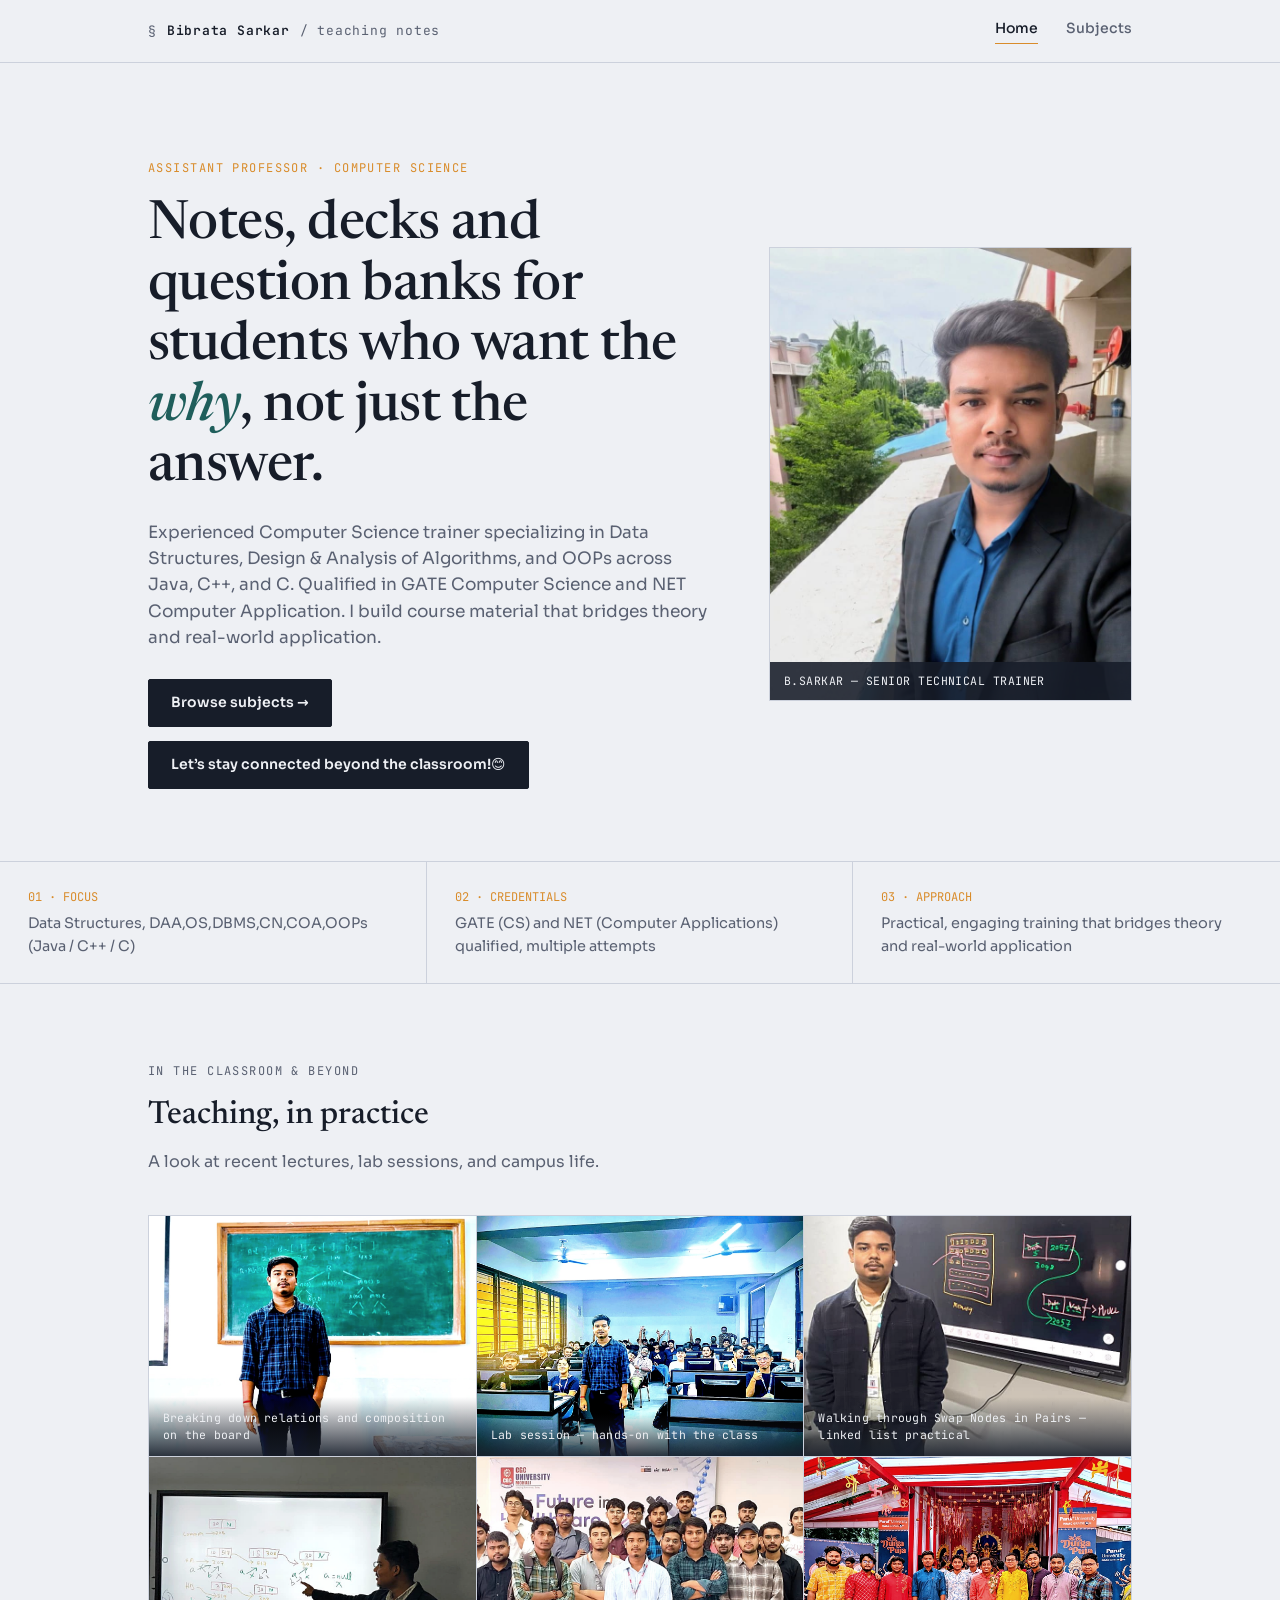
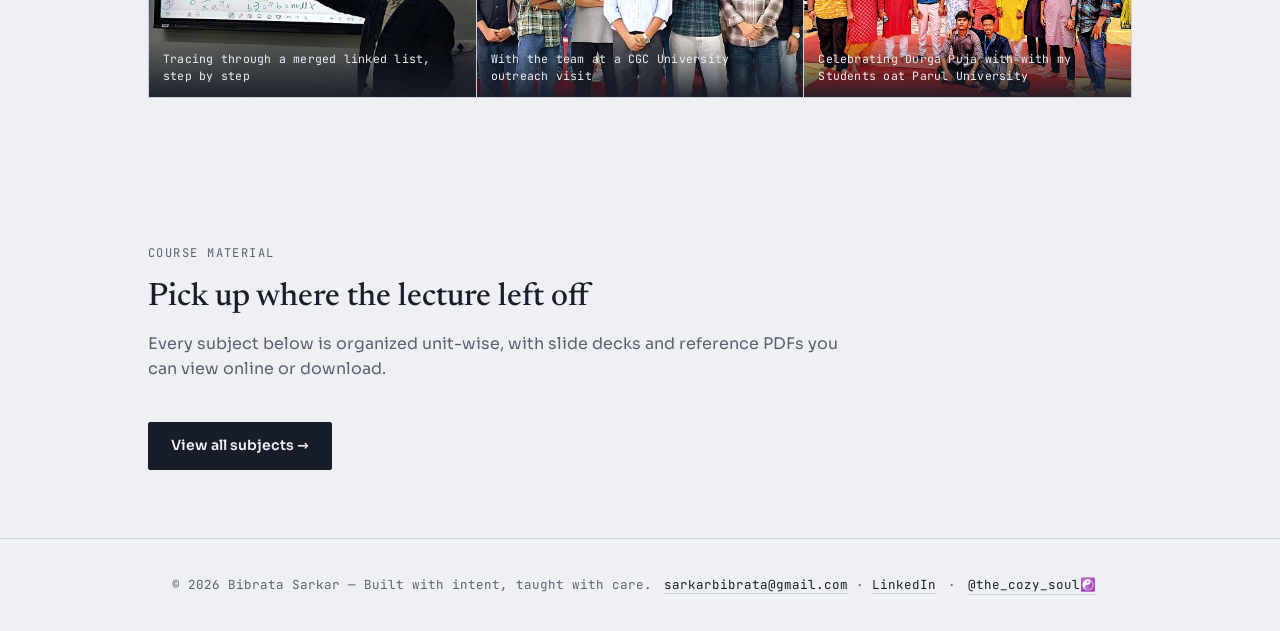
==== index.html @ 9f40da93 "Update index.html" ====
<!DOCTYPE html>
<html lang="en">
<head>
<meta charset="UTF-8">
<meta name="viewport" content="width=device-width, initial-scale=1.0">
<title>Bibrata Sarkar — Teaching Notes</title>
<meta name="description" content="Computer Organization, DAA, and ADSA course material by Bibrata Sarkar, Assistant Professor.">
<link rel="stylesheet" href="css/style.css">
</head>
<body>
<nav class="nav">
  <div class="nav-inner">
    <div class="nav-mark">§ <b>Bibrata Sarkar</b> / teaching notes</div>
    <div class="nav-links">
      <a href="index.html" class="active">Home</a>
      <a href="subjects.html">Subjects</a>
    </div>
  </div>
</nav>
<header class="hero">
  <div class="wrap hero-grid">
    <div>
      <p class="eyebrow">Assistant Professor · Computer Science</p>
      <h1>Notes, decks and question banks for students who want the <em>why</em>, not just the answer.</h1>
      <p class="lede">Experienced Computer Science trainer specializing in Data Structures, Design &amp; Analysis of Algorithms, and OOPs across Java, C++, and C. Qualified in GATE Computer Science and NET Computer Application. I build course material that bridges theory and real-world application.</p>
      <div class="hero-actions">
        <a href="subjects.html" class="btn">Browse subjects →</a>
        <a href="https://www.linkedin.com/in/bibrata-sarkar" target="_blank" rel="noopener" class="btn">Let’s stay connected beyond the classroom!😊</a>
      </div>
    </div>
    <div class="portrait-frame">
      <img src="profilePic.jpg" alt="Bibrata Sarkar">
      <div class="portrait-tag">B.SARKAR — SENIOR TECHNICAL TRAINER</div>
    </div>
  </div>
</header>
<section class="facts">
  <div class="fact">
    <p class="n">01 · FOCUS</p>
    <p class="d">Data Structures, DAA,OS,DBMS,CN,COA,OOPs (Java / C++ / C)</p>
  </div>
  <div class="fact">
    <p class="n">02 · CREDENTIALS</p>
    <p class="d">GATE (CS) and NET (Computer Applications) qualified, multiple attempts</p>
  </div>
  <div class="fact">
    <p class="n">03 · APPROACH</p>
    <p class="d">Practical, engaging training that bridges theory and real-world application</p>
  </div>
</section>

<section class="section gallery-section">
  <div class="wrap">
    <div class="section-head">
      <p class="eyebrow">In the classroom & beyond</p>
      <h2>Teaching, in practice</h2>
      <p>A look at recent lectures, lab sessions, and campus life.</p>
    </div>
    <div class="gallery-grid">
      <figure class="gallery-item">
        <img src="images/lecture1.jpg" alt="Explaining relations and set operations on blackboard">
        <figcaption>Breaking down relations and composition on the board</figcaption>
      </figure>
      <figure class="gallery-item">
        <img src="images/lecture2.jpg" alt="Computer lab session with students">
        <figcaption>Lab session — hands-on with the class</figcaption>
      </figure>
      <figure class="gallery-item">
        <img src="images/lecture3.jpg" alt="Explaining swap node pair wise on smartboard">
        <figcaption>Walking through Swap Nodes in Pairs — linked list practical</figcaption>
      </figure>
      <figure class="gallery-item">
        <img src="images/lecture4.jpg" alt="Explaining merged linked list diagram on whiteboard">
        <figcaption>Tracing through a merged linked list, step by step</figcaption>
      </figure>
      <figure class="gallery-item">
        <img src="images/campus1.jpg" alt="Faculty group photo at CGC University event">
        <figcaption>With the team at a CGC University outreach visit</figcaption>
      </figure>
      <figure class="gallery-item">
        <img src="images/campus2.jpg" alt="Group photo at Durga Puja campus celebration">
        <figcaption>Celebrating Durga Puja with with my Students oat Parul University</figcaption>
      </figure>
    </div>
  </div>
</section>

<section class="section">
  <div class="wrap">
    <div class="section-head">
      <p class="eyebrow">Course material</p>
      <h2>Pick up where the lecture left off</h2>
      <p>Every subject below is organized unit-wise, with slide decks and reference PDFs you can view online or download.</p>
    </div>
    <a href="subjects.html" class="btn">View all subjects →</a>
  </div>
</section>
<footer class="footer">
  <div class="wrap footer" style="border:none; padding:0;">
    <span>© 2026 Bibrata Sarkar — Built with intent, taught with care.</a></span>
    <span><a href="mailto:sarkarbibrata@gmail.com">sarkarbibrata@gmail.com</a> · <a href="https://www.linkedin.com/in/bibrata-sarkar" target="_blank" rel="noopener">LinkedIn</a></span>  ·  
<a href="https://instagram.com/the__cozy_soul" target="_blank">@the_cozy_soul☯️
  </div>
</footer>
</body>
</html>
---- css/style.css ----
@import url('https://fonts.googleapis.com/css2?family=Sora:wght@400;500;600;700&family=JetBrains+Mono:wght@400;500;600&family=Newsreader:ital,wght@0,400;0,500;1,400&display=swap');

:root {
  --ink: #171d29;
  --paper: #eef0f4;
  --paper-raised: #ffffff;
  --line: #ccd1dc;
  --accent: #d98c2b;
  --accent-dim: #f2e3cd;
  --teal: #1f5e5b;
  --muted: #5a6172;
  --radius: 2px;
  --max: 1040px;
}

* { box-sizing: border-box; }

html { scroll-behavior: smooth; }

body {
  margin: 0;
  background: var(--paper);
  color: var(--ink);
  font-family: 'Sora', system-ui, sans-serif;
  line-height: 1.55;
  -webkit-font-smoothing: antialiased;
}

@media (prefers-reduced-motion: reduce) {
  * { animation: none !important; transition: none !important; }
}

a { color: inherit; text-decoration: none; }

.wrap {
  max-width: var(--max);
  margin: 0 auto;
  padding: 0 28px;
}

/* --- Nav --- */
.nav {
  border-bottom: 1px solid var(--line);
  background: var(--paper);
  position: sticky;
  top: 0;
  z-index: 50;
}
.nav-inner {
  display: flex;
  align-items: center;
  justify-content: space-between;
  padding: 18px 28px;
  max-width: var(--max);
  margin: 0 auto;
}
.nav-mark {
  font-family: 'JetBrains Mono', monospace;
  font-size: 13px;
  letter-spacing: 0.06em;
  color: var(--muted);
  display: flex;
  gap: 10px;
  align-items: center;
}
.nav-mark b { color: var(--ink); font-weight: 600; }
.nav-links { display: flex; gap: 28px; font-size: 14px; font-weight: 500; }
.nav-links a { color: var(--muted); border-bottom: 1px solid transparent; padding-bottom: 3px; }
.nav-links a:hover, .nav-links a.active { color: var(--ink); border-bottom-color: var(--accent); }

/* --- Hero / intro --- */
.hero {
  padding: 96px 0 72px;
  border-bottom: 1px solid var(--line);
}
.hero-grid {
  display: grid;
  grid-template-columns: 1.4fr 0.9fr;
  gap: 56px;
  align-items: center;
}
.eyebrow {
  font-family: 'JetBrains Mono', monospace;
  font-size: 12px;
  letter-spacing: 0.12em;
  text-transform: uppercase;
  color: var(--accent);
  margin: 0 0 18px;
}
.hero h1 {
  font-family: 'Newsreader', serif;
  font-weight: 500;
  font-size: clamp(34px, 5vw, 54px);
  line-height: 1.12;
  margin: 0 0 22px;
  letter-spacing: -0.01em;
}
.hero h1 em { font-style: italic; color: var(--teal); }
.hero p.lede {
  font-size: 17px;
  color: var(--muted);
  max-width: 52ch;
  margin: 0 0 28px;
}
.hero-actions { display: flex; gap: 14px; flex-wrap: wrap; }

.btn {
  display: inline-flex;
  align-items: center;
  gap: 8px;
  padding: 12px 22px;
  font-size: 14px;
  font-weight: 600;
  border-radius: var(--radius);
  border: 1px solid var(--ink);
  background: var(--ink);
  color: var(--paper);
  cursor: pointer;
}
.btn:hover { background: #2a3346; }
.btn.ghost { background: transparent; color: var(--ink); border-color: var(--line); }
.btn.ghost:hover { border-color: var(--ink); }

.portrait-frame {
  aspect-ratio: 4/5;
  border: 1px solid var(--line);
  background: var(--paper-raised);
  overflow: hidden;
  position: relative;
}
.portrait-frame img { width: 100%; height: 100%; object-fit: cover; display: block; }
.portrait-tag {
  position: absolute;
  bottom: 0; left: 0; right: 0;
  background: rgba(23,29,41,0.88);
  color: var(--paper);
  font-family: 'JetBrains Mono', monospace;
  font-size: 11.5px;
  letter-spacing: 0.04em;
  padding: 10px 14px;
}

/* --- Fact strip --- */
.facts {
  display: grid;
  grid-template-columns: repeat(3, 1fr);
  border-bottom: 1px solid var(--line);
}
.fact {
  padding: 26px 28px;
  border-right: 1px solid var(--line);
}
.fact:last-child { border-right: none; }
.fact .n {
  font-family: 'JetBrains Mono', monospace;
  font-size: 12px;
  color: var(--accent);
  margin: 0 0 6px;
}
.fact .d { font-size: 14.5px; color: var(--muted); margin: 0; }

/* --- Section --- */
.section { padding: 68px 0; }
.section-head { margin-bottom: 40px; }
.section-head .eyebrow { margin-bottom: 10px; }
.section-head h2 {
  font-family: 'Newsreader', serif;
  font-weight: 500;
  font-size: 32px;
  margin: 0;
}
.section-head p { color: var(--muted); margin: 10px 0 0; max-width: 60ch; }

/* --- Subject cards --- */
.subject-grid {
  display: grid;
  grid-template-columns: repeat(auto-fill, minmax(300px, 1fr));
  gap: 1px;
  background: var(--line);
  border: 1px solid var(--line);
}
.subject-card {
  background: var(--paper-raised);
  padding: 28px;
  display: flex;
  flex-direction: column;
  gap: 14px;
  transition: background 0.15s ease;
}
.subject-card:hover { background: #fbf7ef; }
.subject-card .code {
  font-family: 'JetBrains Mono', monospace;
  font-size: 11.5px;
  color: var(--accent);
  letter-spacing: 0.06em;
}
.subject-card h3 {
  font-family: 'Newsreader', serif;
  font-size: 22px;
  font-weight: 500;
  margin: 0;
}
.subject-card p { color: var(--muted); font-size: 14px; margin: 0; flex-grow: 1; }
.subject-card .meta {
  font-family: 'JetBrains Mono', monospace;
  font-size: 12px;
  color: var(--muted);
  display: flex;
  justify-content: space-between;
  padding-top: 10px;
  border-top: 1px solid var(--line);
}
.subject-card .meta .go { color: var(--ink); font-weight: 600; }
.subject-card:hover .meta .go { color: var(--accent); }

/* --- Topic list (subject page) --- */
.topic-list { border: 1px solid var(--line); background: var(--paper-raised); }
.topic-row {
  display: grid;
  grid-template-columns: 60px 1fr auto;
  gap: 18px;
  align-items: center;
  padding: 22px 24px;
  border-bottom: 1px solid var(--line);
  cursor: pointer;
}
.topic-row:last-child { border-bottom: none; }
.topic-row:hover { background: #fbf7ef; }
.topic-row .idx {
  font-family: 'JetBrains Mono', monospace;
  font-size: 13px;
  color: var(--accent);
}
.topic-row h4 { margin: 0 0 4px; font-size: 16.5px; font-weight: 600; }
.topic-row p { margin: 0; font-size: 13.5px; color: var(--muted); }
.topic-row .open {
  font-family: 'JetBrains Mono', monospace;
  font-size: 12px;
  color: var(--muted);
  white-space: nowrap;
}
.topic-row.active { background: var(--accent-dim); }
.topic-row.active .idx, .topic-row.active .open { color: var(--teal); }

/* --- Viewer --- */
.viewer-wrap {
  border: 1px solid var(--line);
  background: var(--paper-raised);
  margin-top: 28px;
}
.viewer-bar {
  display: flex;
  align-items: center;
  justify-content: space-between;
  padding: 14px 20px;
  border-bottom: 1px solid var(--line);
  font-family: 'JetBrains Mono', monospace;
  font-size: 12.5px;
  color: var(--muted);
}
.viewer-bar .dl { color: var(--ink); font-weight: 600; }
.viewer-bar .dl:hover { color: var(--accent); }
.viewer-frame { width: 100%; height: 78vh; border: none; display: block; background: #fafafa; }
.viewer-empty {
  padding: 80px 20px;
  text-align: center;
  color: var(--muted);
  font-size: 14.5px;
}

/* --- Gallery --- */
.gallery-grid {
  display: grid;
  grid-template-columns: repeat(auto-fill, minmax(260px, 1fr));
  gap: 1px;
  background: var(--line);
  border: 1px solid var(--line);
}
.gallery-item {
  margin: 0;
  position: relative;
  overflow: hidden;
  background: var(--paper-raised);
}
.gallery-item img {
  width: 100%;
  height: 240px;
  object-fit: cover;
  display: block;
  filter: grayscale(15%);
  transition: filter 0.25s ease, transform 0.4s ease;
}
.gallery-item:hover img {
  filter: grayscale(0%);
  transform: scale(1.04);
}
.gallery-item figcaption {
  position: absolute;
  bottom: 0; left: 0; right: 0;
  padding: 12px 14px;
  font-family: 'JetBrains Mono', monospace;
  font-size: 11.5px;
  letter-spacing: 0.02em;
  color: var(--paper);
  background: linear-gradient(to top, rgba(23,29,41,0.9), rgba(23,29,41,0));
}

/* --- Footer --- */
.footer {
  border-top: 1px solid var(--line);
  padding: 36px 0;
  font-family: 'JetBrains Mono', monospace;
  font-size: 12.5px;
  color: var(--muted);
  display: flex;
  justify-content: space-between;
  flex-wrap: wrap;
  gap: 12px;
}
.footer a { color: var(--ink); border-bottom: 1px solid var(--line); }
.footer a:hover { color: var(--accent); border-color: var(--accent); }

/* --- Breadcrumb --- */
.crumb {
  font-family: 'JetBrains Mono', monospace;
  font-size: 12.5px;
  color: var(--muted);
  padding: 22px 0 0;
}
.crumb a:hover { color: var(--accent); }
.crumb .sep { margin: 0 8px; color: var(--line); }

@media (max-width: 780px) {
  .hero-grid { grid-template-columns: 1fr; }
  .facts { grid-template-columns: 1fr; }
  .fact { border-right: none; border-bottom: 1px solid var(--line); }
  .topic-row { grid-template-columns: 40px 1fr; }
  .topic-row .open { display: none; }
  .gallery-item img { height: 200px; }
}
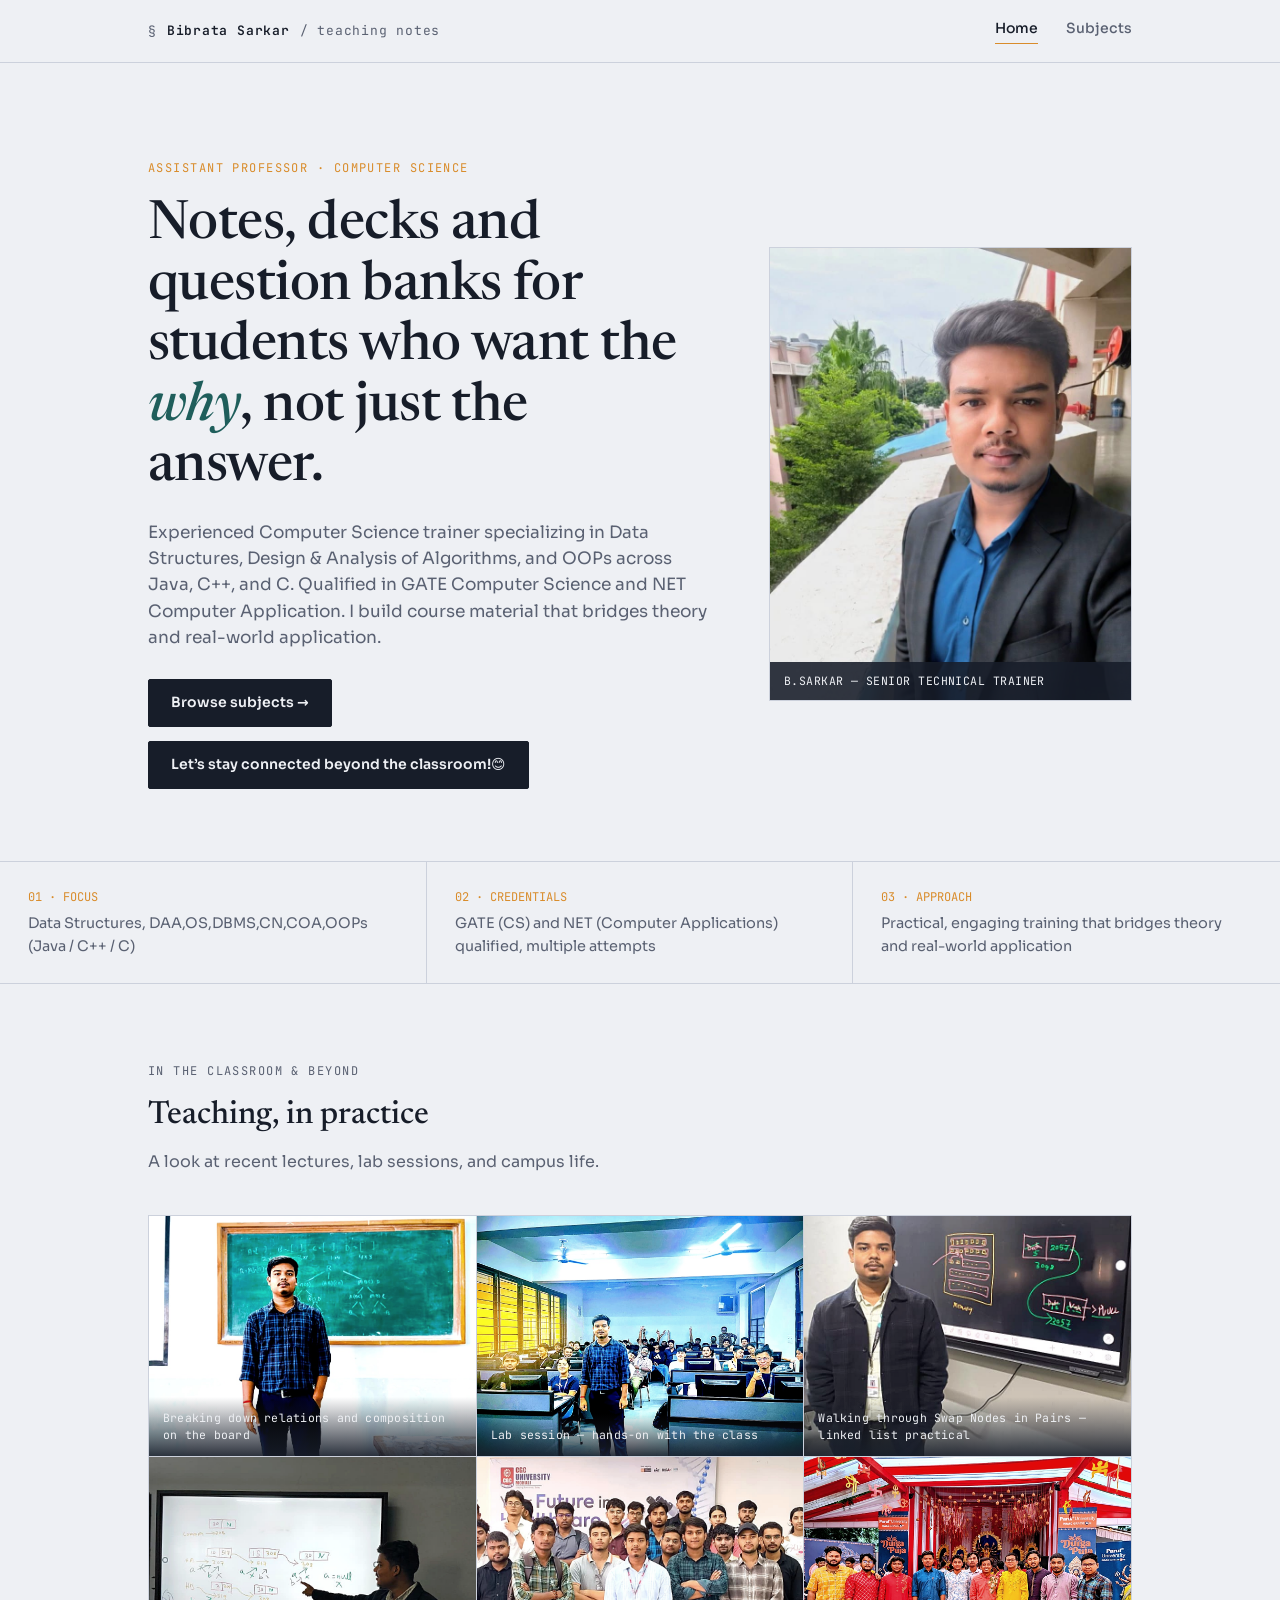
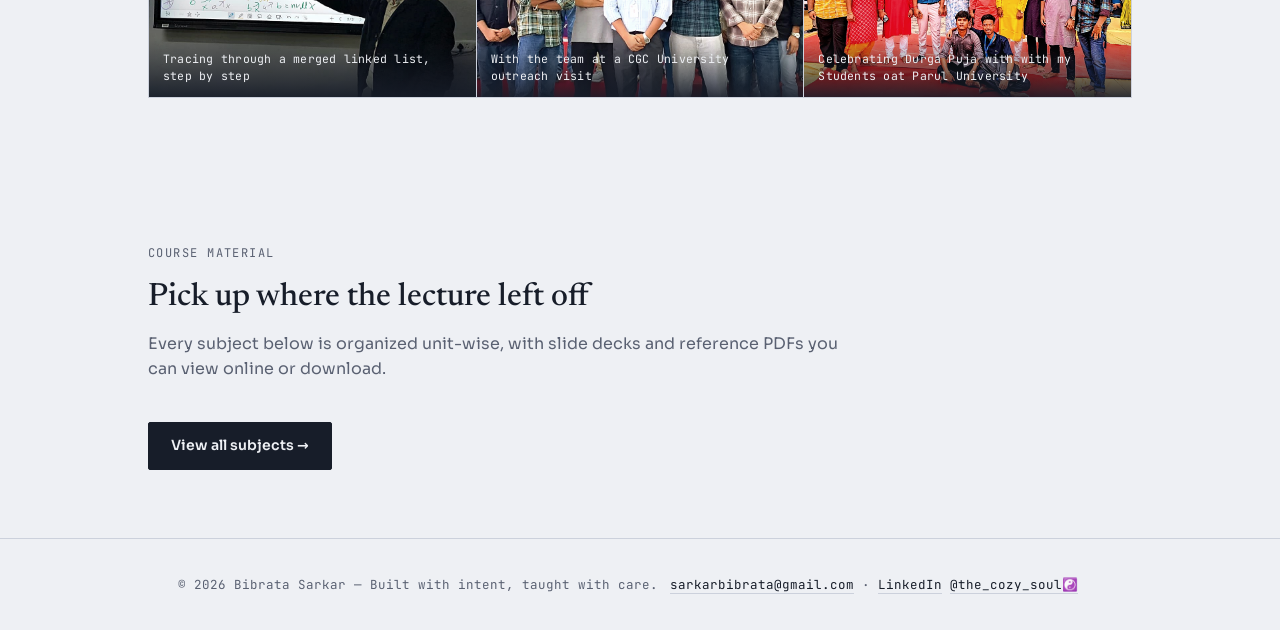
==== commit b84437f8: "Add Instagram link to footer Updated footer links to include Instagram." ====
--- a/index.html
+++ b/index.html
@@ -98,8 +98,8 @@
 <footer class="footer">
   <div class="wrap footer" style="border:none; padding:0;">
     <span>© 2026 Bibrata Sarkar — Built with intent, taught with care.</a></span>
-    <span><a href="mailto:sarkarbibrata@gmail.com">sarkarbibrata@gmail.com</a> · <a href="https://www.linkedin.com/in/bibrata-sarkar" target="_blank" rel="noopener">LinkedIn</a></span>  ·  
-<a href="https://instagram.com/the__cozy_soul" target="_blank">@the_cozy_soul☯️
+    <span><a href="mailto:sarkarbibrata@gmail.com">sarkarbibrata@gmail.com</a> · <a href="https://www.linkedin.com/in/bibrata-sarkar" target="_blank" rel="noopener">LinkedIn</a> <a href="https://instagram.com/the__cozy_soul" target="_blank"> @the_cozy_soul☯️</span> 
+
   </div>
 </footer>
 </body>
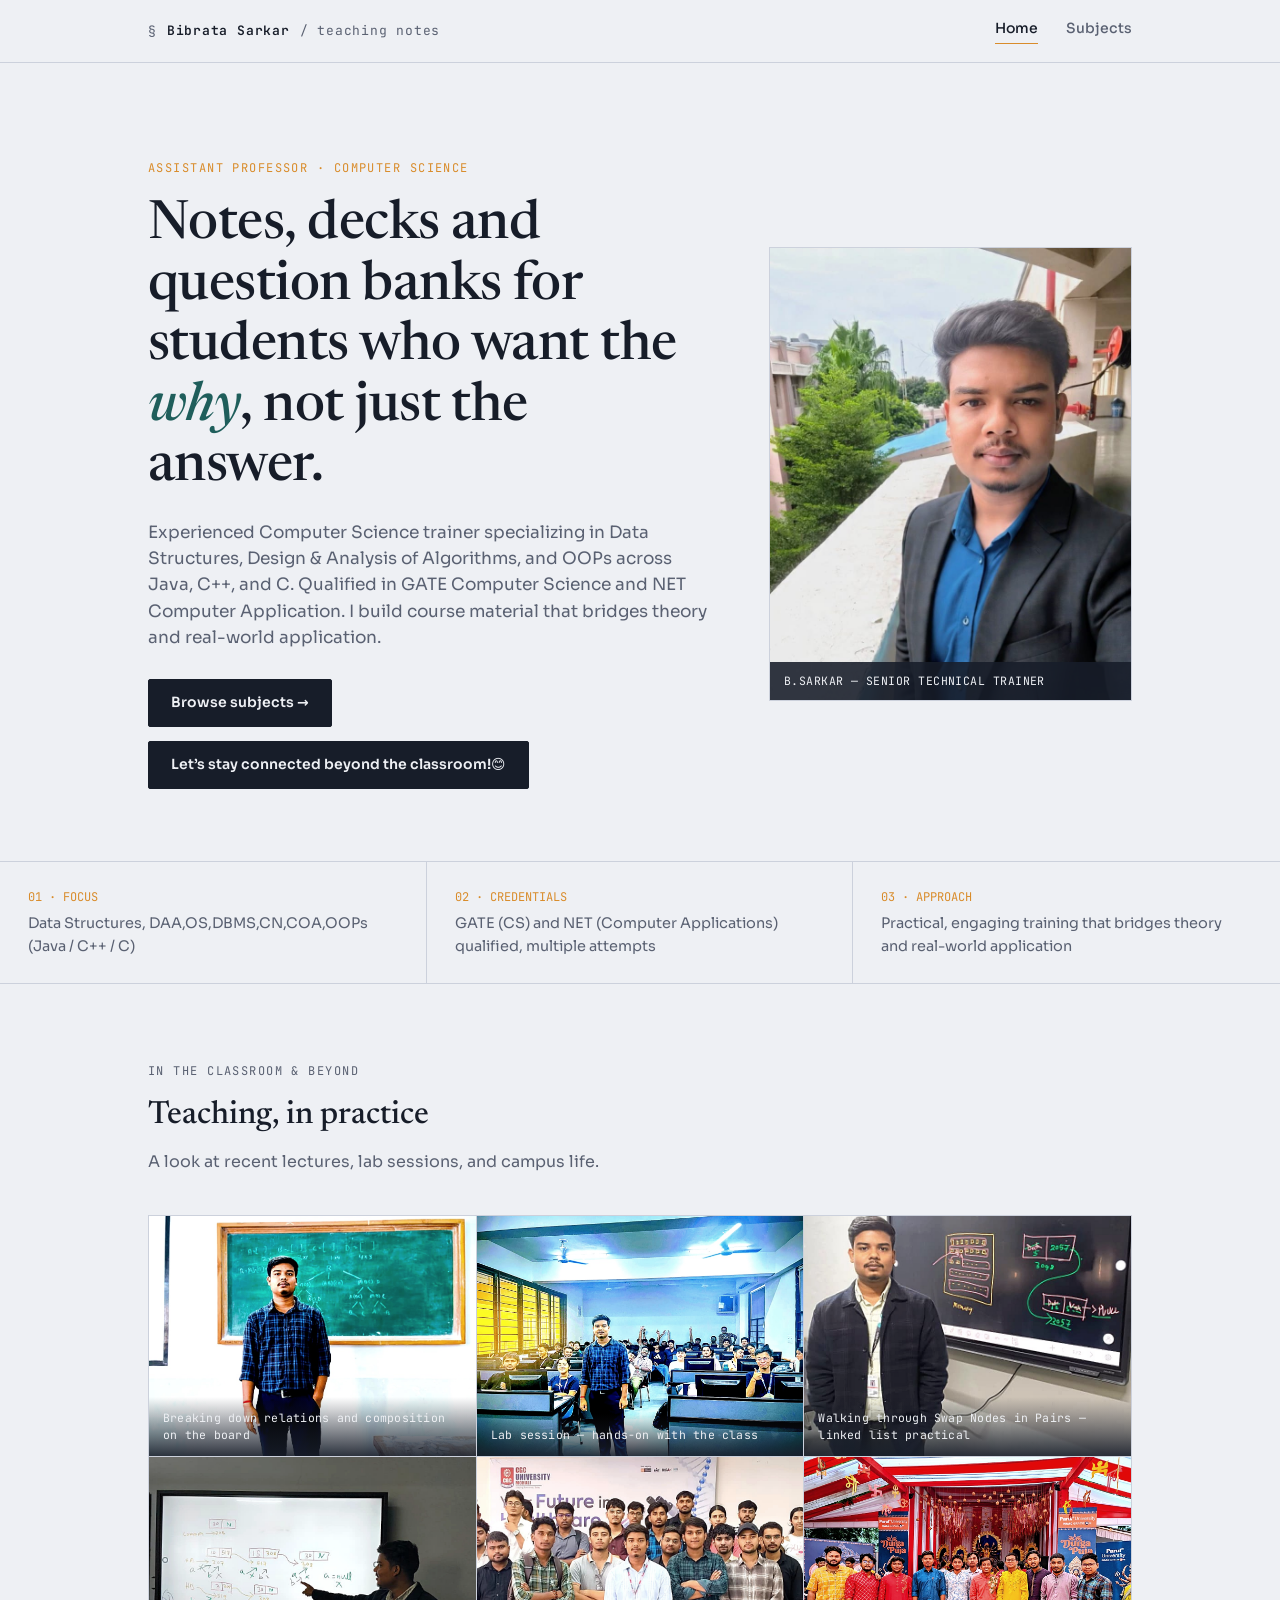
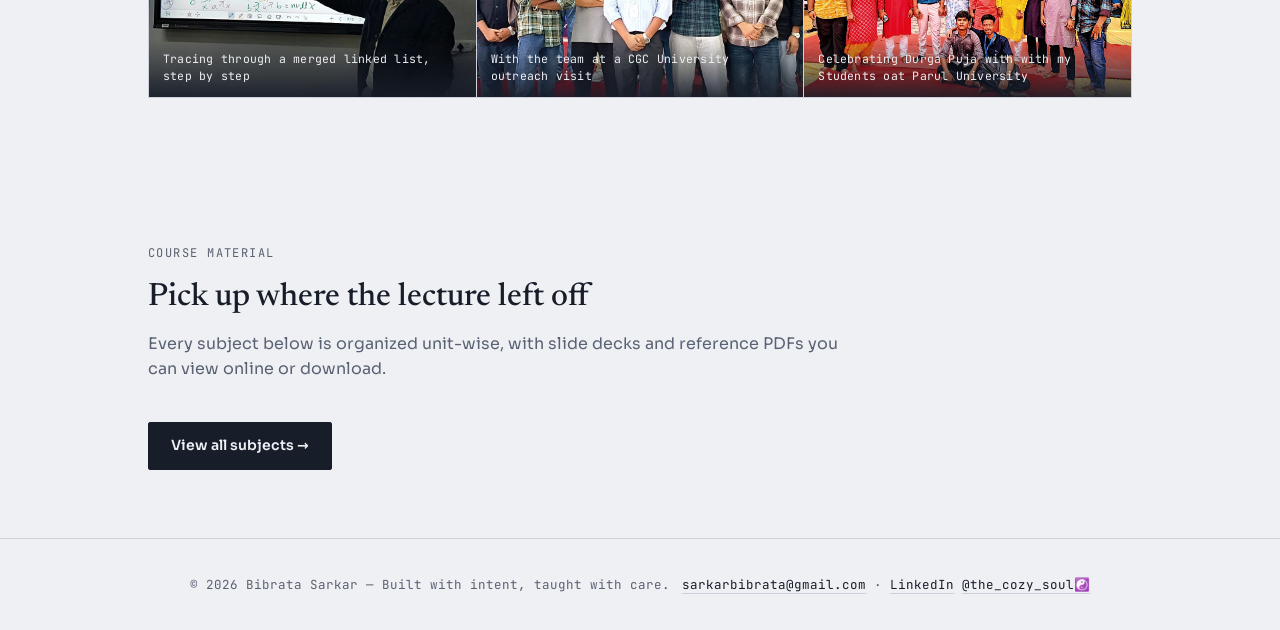
==== commit 84146769: "Fix footer HTML closing tag for Instagram link" ====
--- a/index.html
+++ b/index.html
@@ -98,7 +98,7 @@
 <footer class="footer">
   <div class="wrap footer" style="border:none; padding:0;">
     <span>© 2026 Bibrata Sarkar — Built with intent, taught with care.</a></span>
-    <span><a href="mailto:sarkarbibrata@gmail.com">sarkarbibrata@gmail.com</a> · <a href="https://www.linkedin.com/in/bibrata-sarkar" target="_blank" rel="noopener">LinkedIn</a> <a href="https://instagram.com/the__cozy_soul" target="_blank"> @the_cozy_soul☯️</span> 
+    <span><a href="mailto:sarkarbibrata@gmail.com">sarkarbibrata@gmail.com</a> · <a href="https://www.linkedin.com/in/bibrata-sarkar" target="_blank" rel="noopener">LinkedIn</a> <a href="https://instagram.com/the__cozy_soul" target="_blank"> @the_cozy_soul☯️</a></span> 
 
   </div>
 </footer>
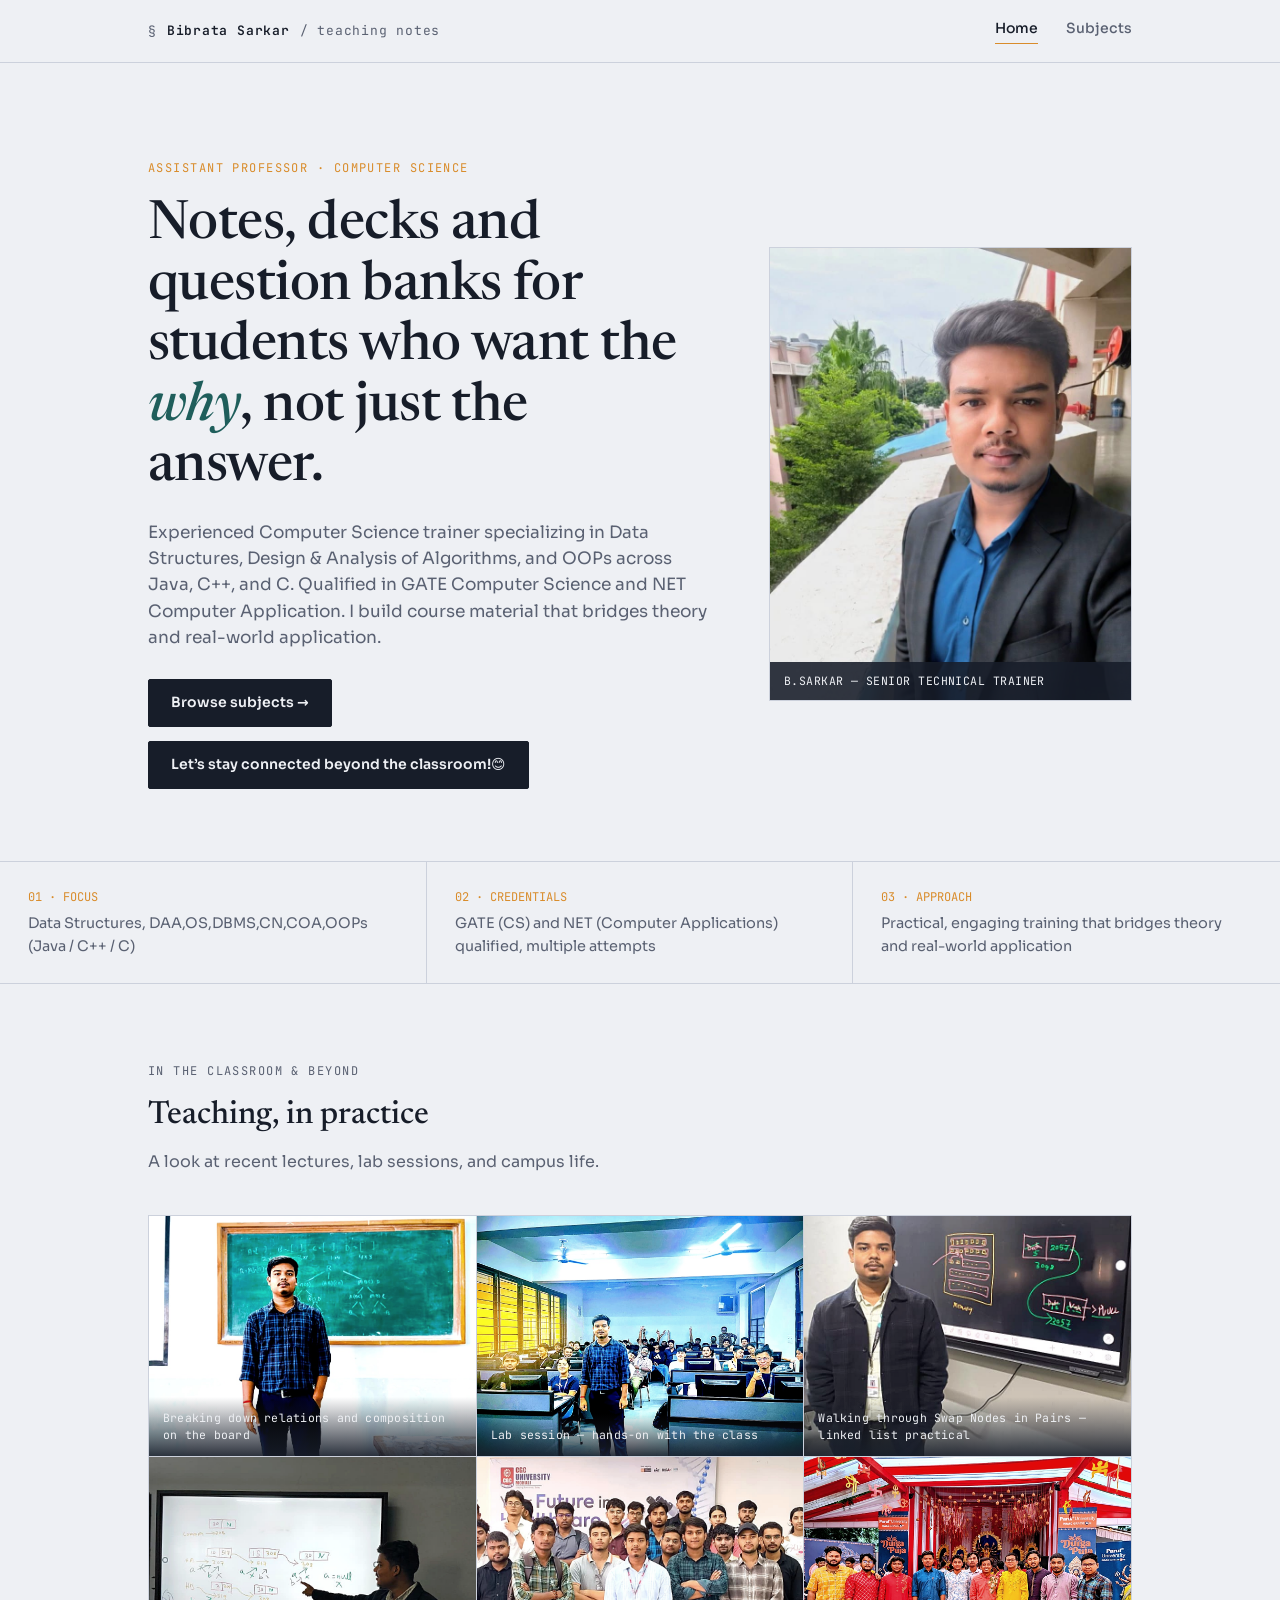
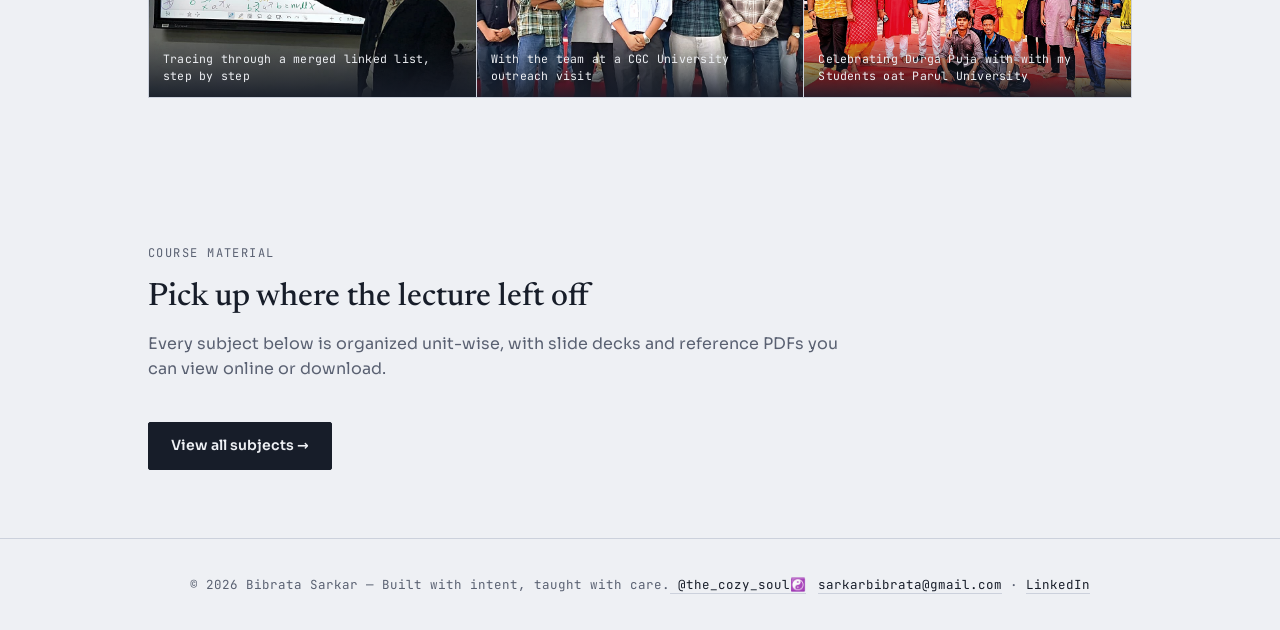
==== commit 17ab65f7: "Update index.html" ====
--- a/index.html
+++ b/index.html
@@ -97,9 +97,8 @@
 </section>
 <footer class="footer">
   <div class="wrap footer" style="border:none; padding:0;">
-    <span>© 2026 Bibrata Sarkar — Built with intent, taught with care.</a></span>
-    <span><a href="mailto:sarkarbibrata@gmail.com">sarkarbibrata@gmail.com</a> · <a href="https://www.linkedin.com/in/bibrata-sarkar" target="_blank" rel="noopener">LinkedIn</a> <a href="https://instagram.com/the__cozy_soul" target="_blank"> @the_cozy_soul☯️</a></span> 
-
+    <span>© 2026 Bibrata Sarkar — Built with intent, taught with care.<a href="https://instagram.com/the__cozy_soul" target="_blank"> @the_cozy_soul☯️</a></span>
+    <span><a href="mailto:sarkarbibrata@gmail.com">sarkarbibrata@gmail.com</a> · <a href="https://www.linkedin.com/in/bibrata-sarkar" target="_blank" rel="noopener">LinkedIn</a> </span> 
   </div>
 </footer>
 </body>
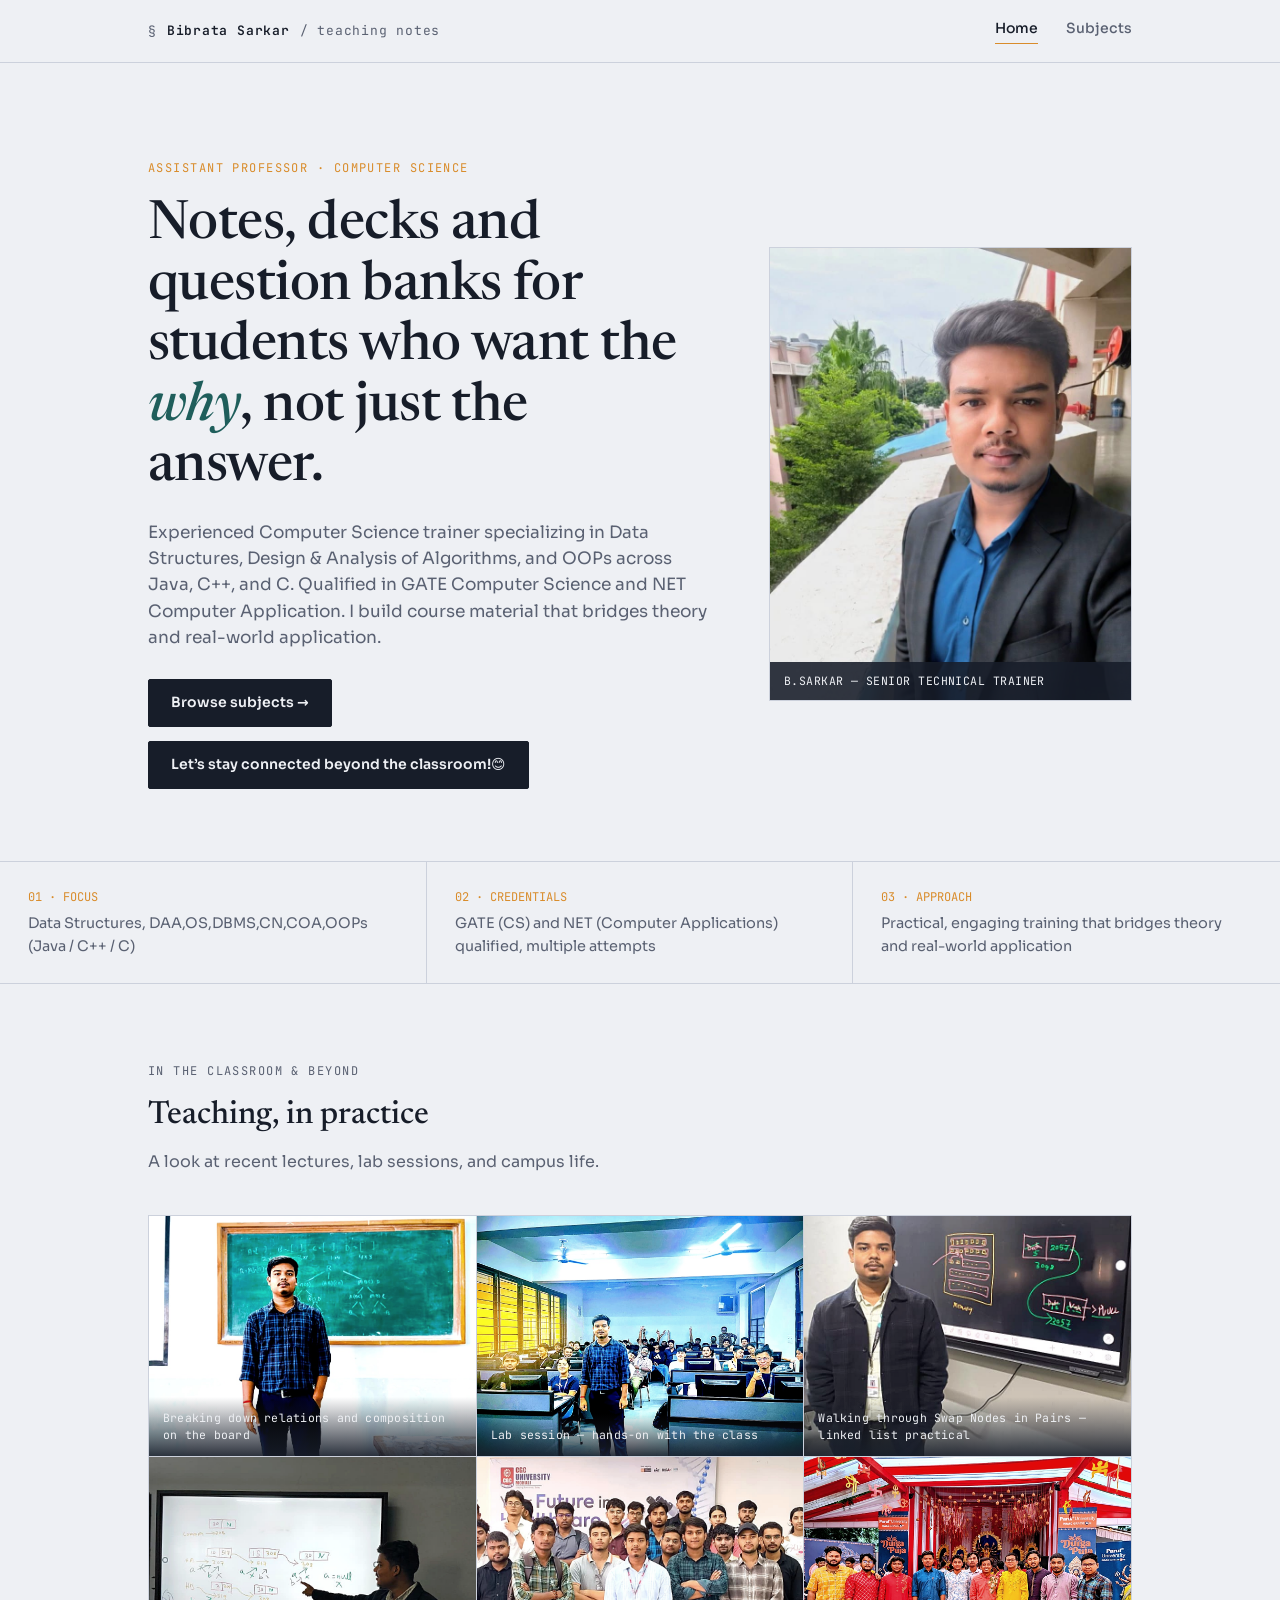
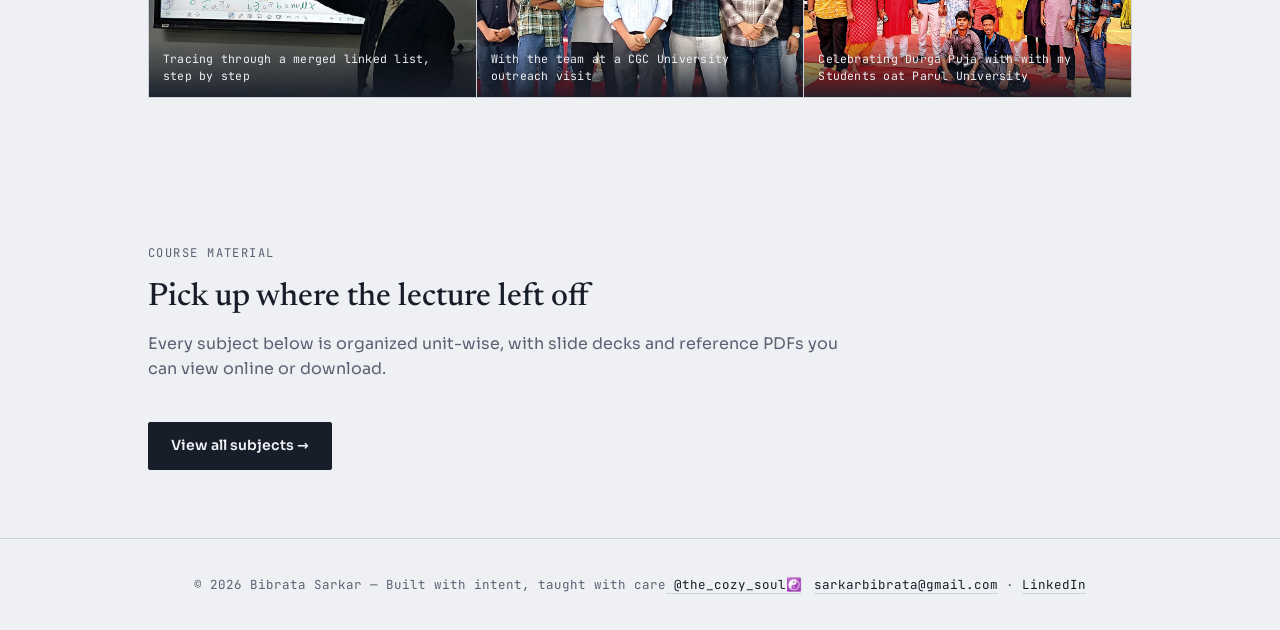
==== commit 7104f2cf: "Update index.html" ====
--- a/index.html
+++ b/index.html
@@ -97,7 +97,7 @@
 </section>
 <footer class="footer">
   <div class="wrap footer" style="border:none; padding:0;">
-    <span>© 2026 Bibrata Sarkar — Built with intent, taught with care.<a href="https://instagram.com/the__cozy_soul" target="_blank"> @the_cozy_soul☯️</a></span>
+    <span>© 2026 Bibrata Sarkar — Built with intent, taught with care<a href="https://instagram.com/the__cozy_soul" target="_blank"> @the_cozy_soul☯️</a></span>
     <span><a href="mailto:sarkarbibrata@gmail.com">sarkarbibrata@gmail.com</a> · <a href="https://www.linkedin.com/in/bibrata-sarkar" target="_blank" rel="noopener">LinkedIn</a> </span> 
   </div>
 </footer>
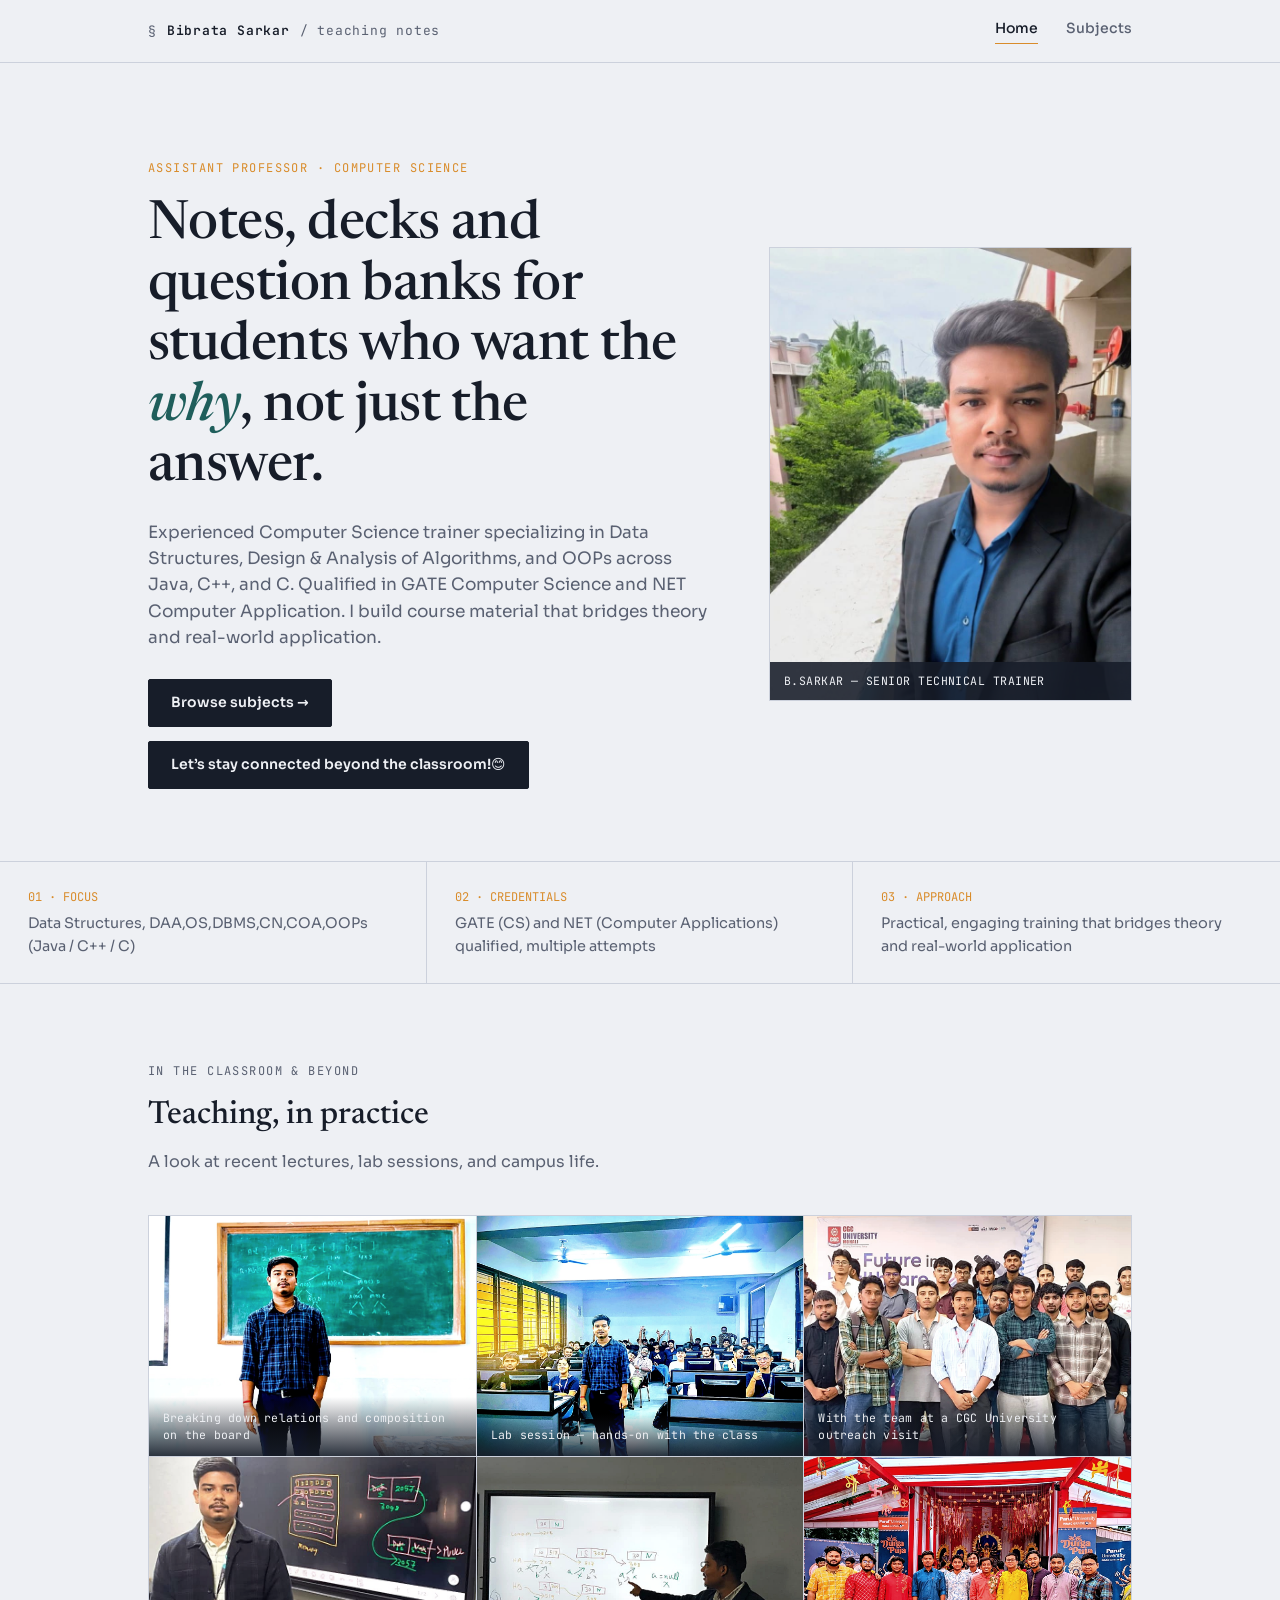
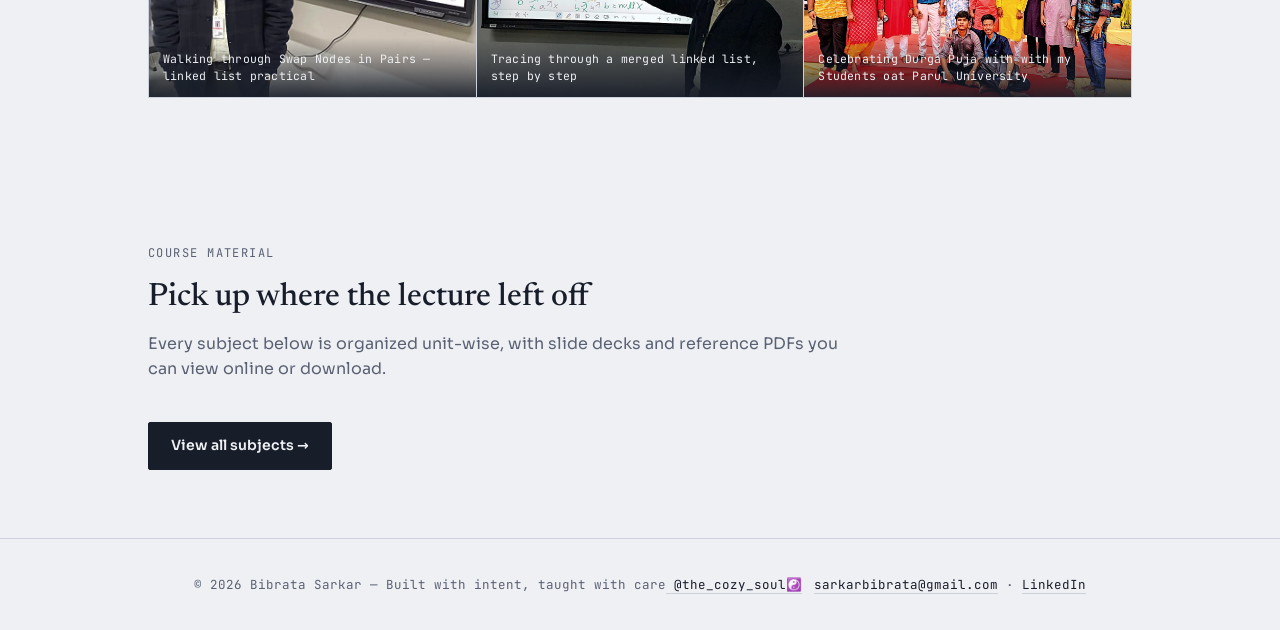
==== commit 44016f56: "Remove duplicate gallery item for faculty photo Removed duplicate faculty group photo from the galle" ====
--- a/index.html
+++ b/index.html
@@ -66,16 +66,16 @@
         <figcaption>Lab session — hands-on with the class</figcaption>
       </figure>
       <figure class="gallery-item">
+        <img src="images/campus1.jpg" alt="Faculty group photo at CGC University event">
+        <figcaption>With the team at a CGC University outreach visit</figcaption>
+      </figure>
+      <figure class="gallery-item">
         <img src="images/lecture3.jpg" alt="Explaining swap node pair wise on smartboard">
         <figcaption>Walking through Swap Nodes in Pairs — linked list practical</figcaption>
       </figure>
       <figure class="gallery-item">
         <img src="images/lecture4.jpg" alt="Explaining merged linked list diagram on whiteboard">
         <figcaption>Tracing through a merged linked list, step by step</figcaption>
-      </figure>
-      <figure class="gallery-item">
-        <img src="images/campus1.jpg" alt="Faculty group photo at CGC University event">
-        <figcaption>With the team at a CGC University outreach visit</figcaption>
       </figure>
       <figure class="gallery-item">
         <img src="images/campus2.jpg" alt="Group photo at Durga Puja campus celebration">
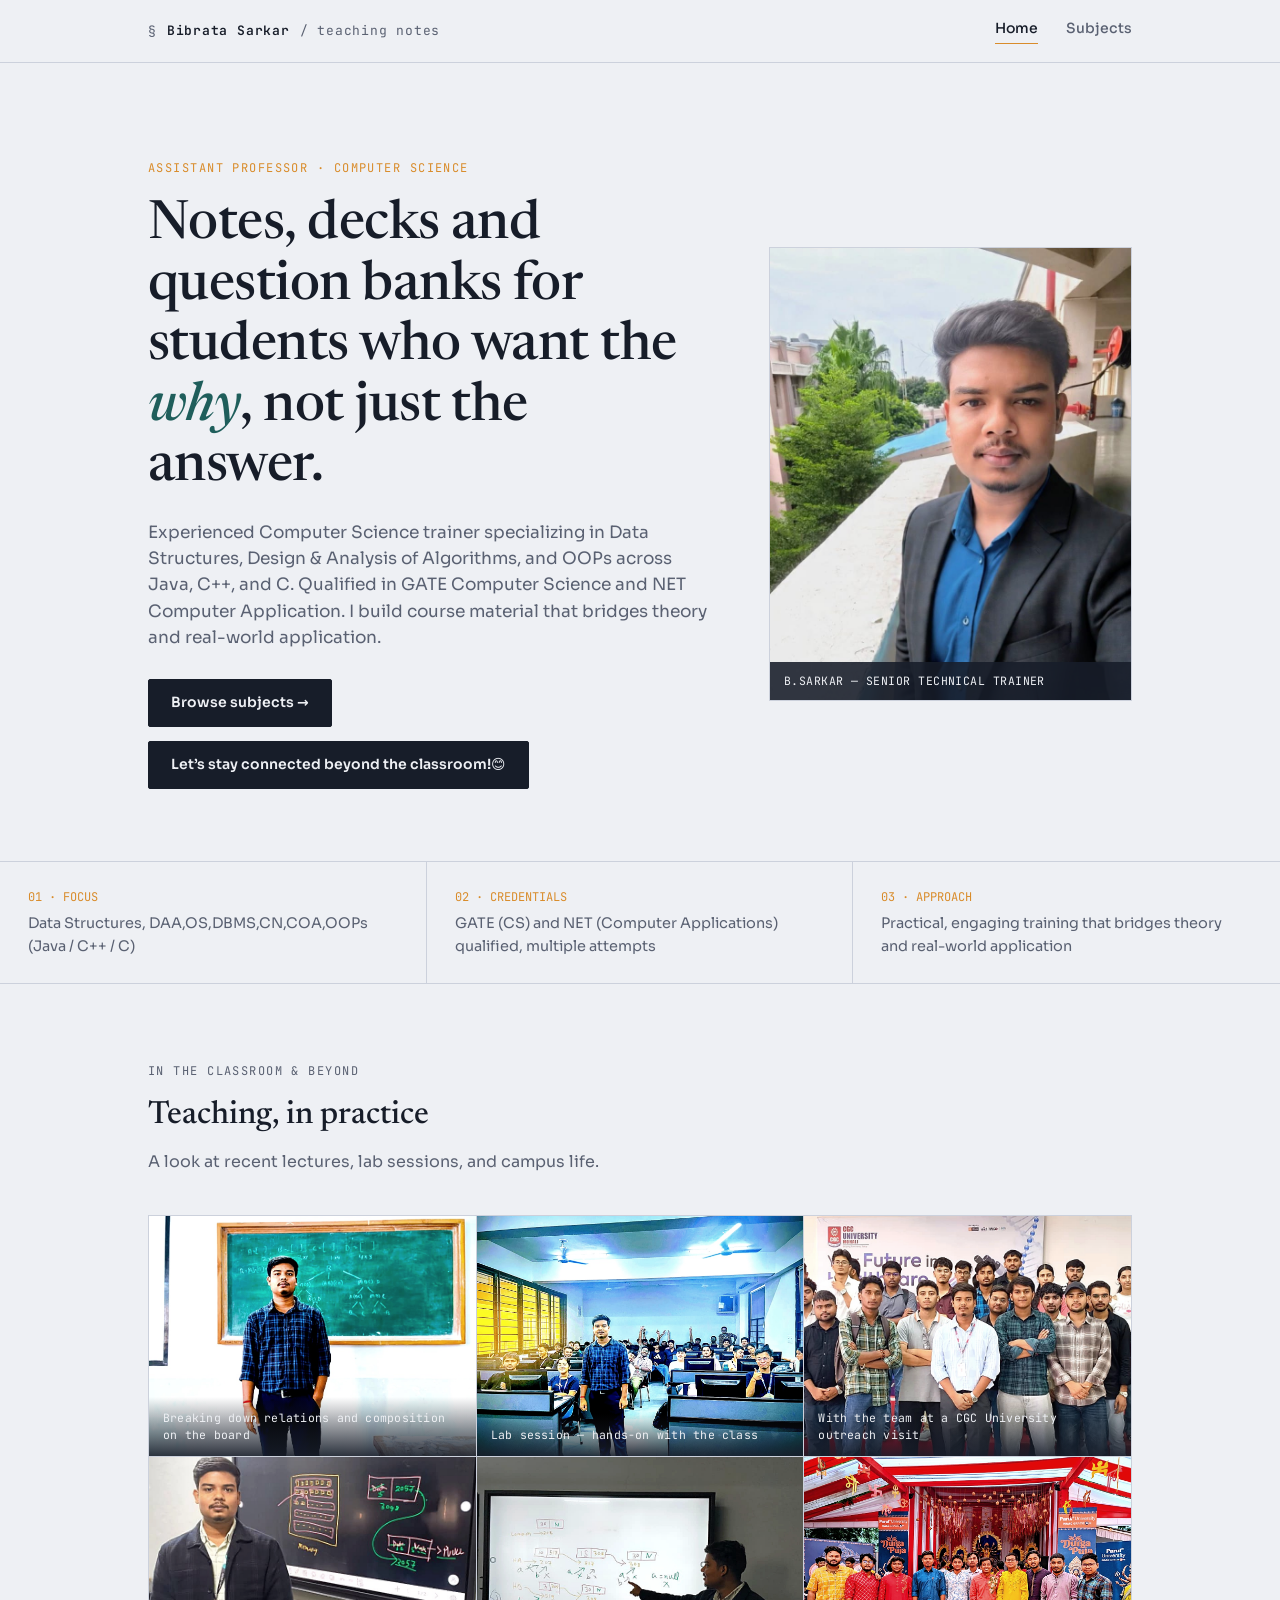
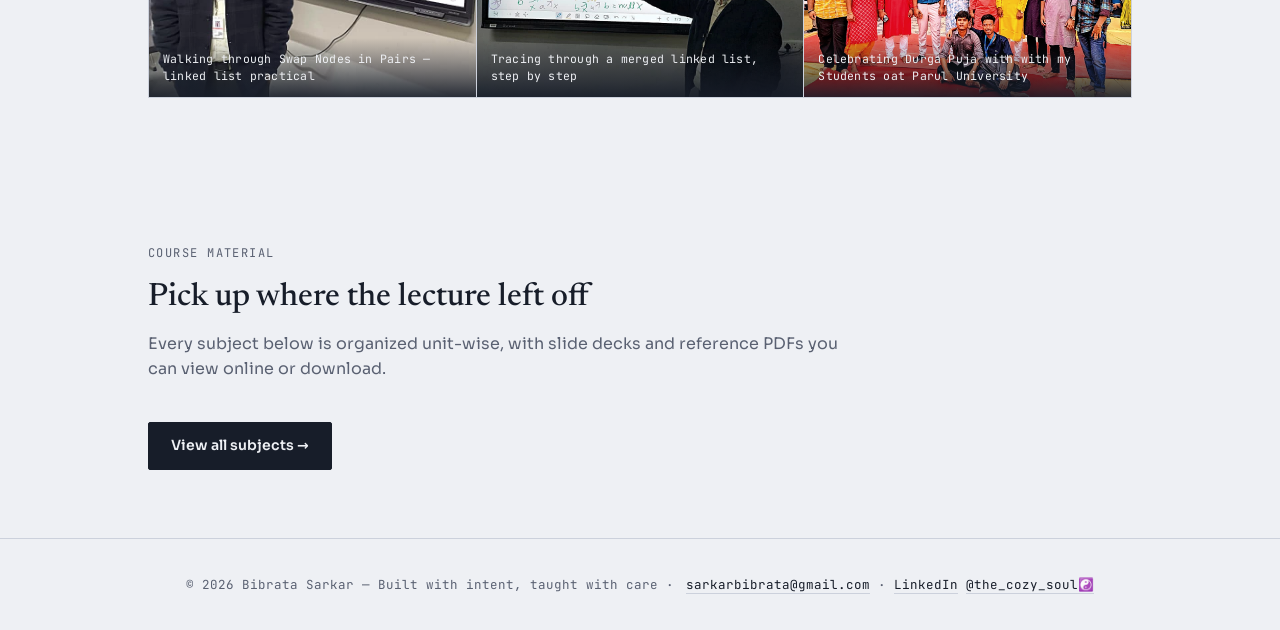
==== commit cd8ae645: "Update footer content and links in index.html" ====
--- a/index.html
+++ b/index.html
@@ -97,8 +97,8 @@
 </section>
 <footer class="footer">
   <div class="wrap footer" style="border:none; padding:0;">
-    <span>© 2026 Bibrata Sarkar — Built with intent, taught with care<a href="https://instagram.com/the__cozy_soul" target="_blank"> @the_cozy_soul☯️</a></span>
-    <span><a href="mailto:sarkarbibrata@gmail.com">sarkarbibrata@gmail.com</a> · <a href="https://www.linkedin.com/in/bibrata-sarkar" target="_blank" rel="noopener">LinkedIn</a> </span> 
+    <span>© 2026 Bibrata Sarkar — Built with intent, taught with care  · </span>
+    <span><a href="mailto:sarkarbibrata@gmail.com">sarkarbibrata@gmail.com</a> · <a href="https://www.linkedin.com/in/bibrata-sarkar" target="_blank" rel="noopener">LinkedIn</a> <a href="https://instagram.com/the__cozy_soul" target="_blank">@the_cozy_soul☯️</a></span> 
   </div>
 </footer>
 </body>
